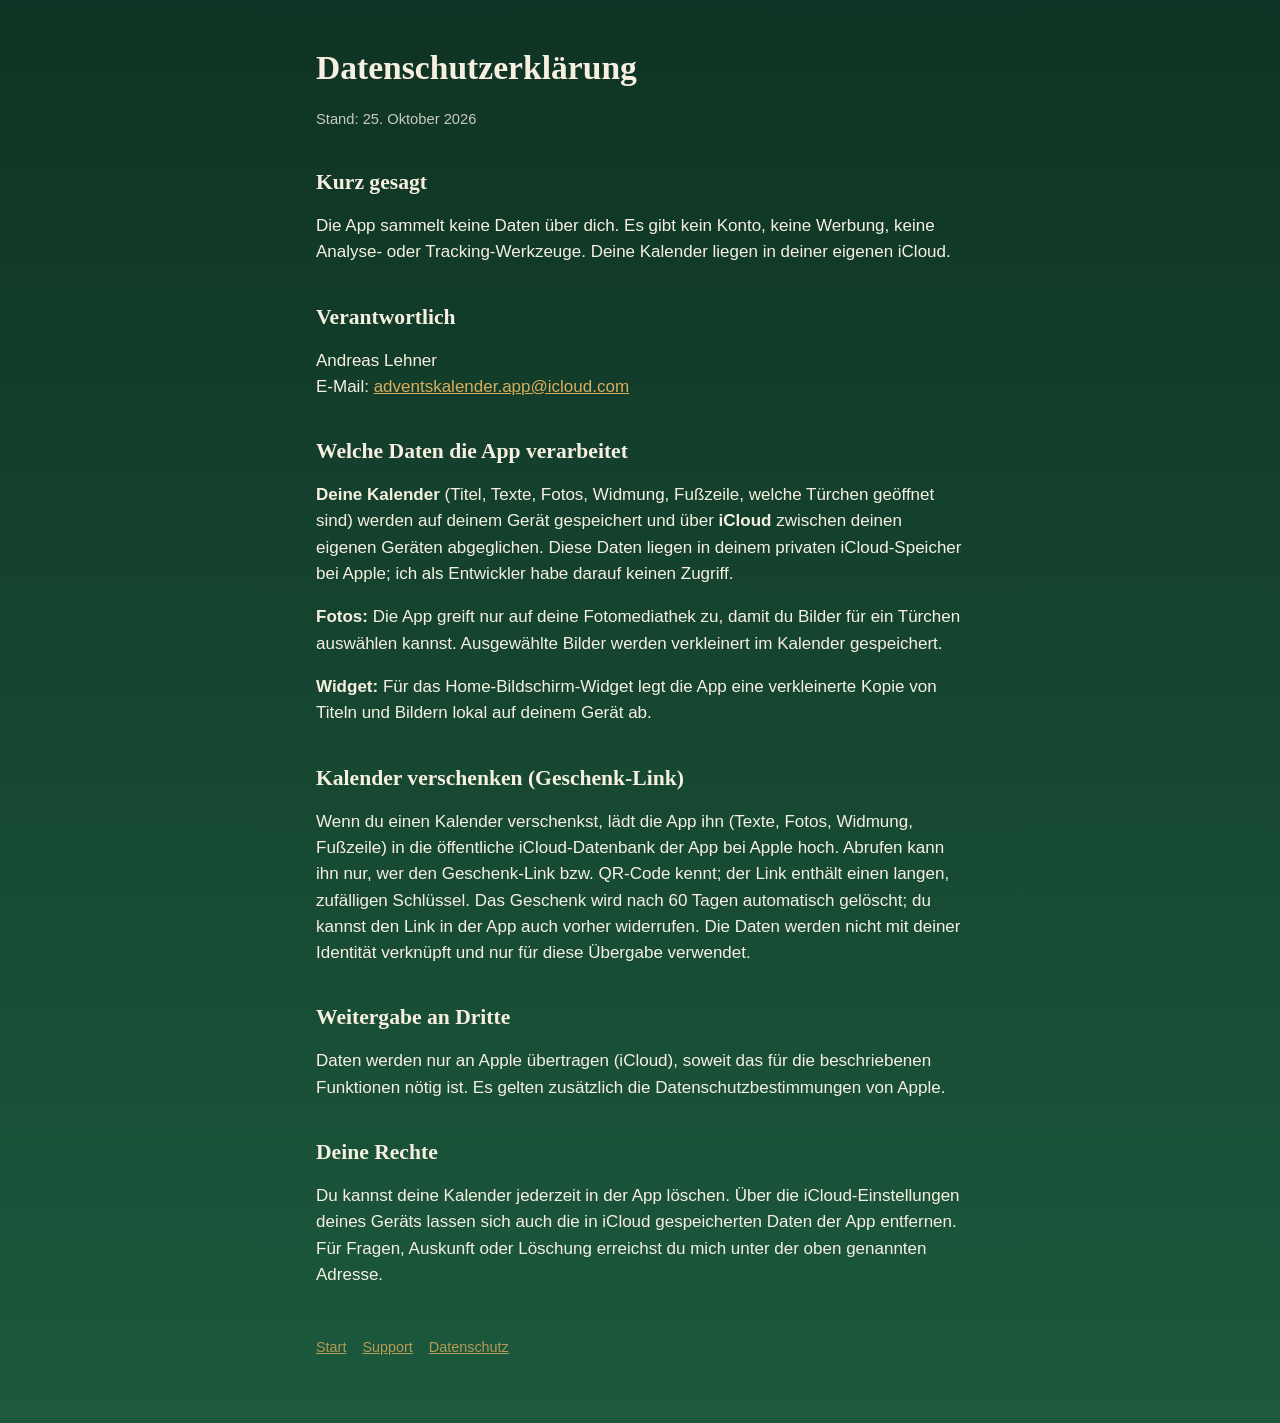
==== datenschutz/index.html @ 588cee2b "Webseite: Start, Support, Datenschutz, Geschenk-Seite, Universal Links Entwurf mit Platzhaltern (Kon" ====
<!doctype html>
<html lang="de">
<head>
<meta charset="utf-8">
<meta name="viewport" content="width=device-width, initial-scale=1">
<title>Datenschutz – Adventskalender</title>
<link rel="stylesheet" href="/style.css">
</head>
<body>
<main>
<h1>Datenschutzerklärung</h1>
<p class="muted">Stand: 25. Oktober 2026</p>

<h2>Kurz gesagt</h2>
<p>Die App sammelt keine Daten über dich. Es gibt kein Konto, keine Werbung, keine Analyse- oder Tracking-Werkzeuge. Deine Kalender liegen in deiner eigenen iCloud.</p>

<h2>Verantwortlich</h2>
<p>Andreas Lehner<br>E-Mail: <a href="mailto:adventskalender.app@icloud.com">adventskalender.app@icloud.com</a></p>

<h2>Welche Daten die App verarbeitet</h2>
<p><strong>Deine Kalender</strong> (Titel, Texte, Fotos, Widmung, Fußzeile, welche Türchen geöffnet sind) werden auf deinem Gerät gespeichert und über <strong>iCloud</strong> zwischen deinen eigenen Geräten abgeglichen. Diese Daten liegen in deinem privaten iCloud-Speicher bei Apple; ich als Entwickler habe darauf keinen Zugriff.</p>
<p><strong>Fotos:</strong> Die App greift nur auf deine Fotomediathek zu, damit du Bilder für ein Türchen auswählen kannst. Ausgewählte Bilder werden verkleinert im Kalender gespeichert.</p>
<p><strong>Widget:</strong> Für das Home-Bildschirm-Widget legt die App eine verkleinerte Kopie von Titeln und Bildern lokal auf deinem Gerät ab.</p>

<h2>Kalender verschenken (Geschenk-Link)</h2>
<p>Wenn du einen Kalender verschenkst, lädt die App ihn (Texte, Fotos, Widmung, Fußzeile) in die öffentliche iCloud-Datenbank der App bei Apple hoch. Abrufen kann ihn nur, wer den Geschenk-Link bzw. QR-Code kennt; der Link enthält einen langen, zufälligen Schlüssel. Das Geschenk wird nach 60 Tagen automatisch gelöscht; du kannst den Link in der App auch vorher widerrufen. Die Daten werden nicht mit deiner Identität verknüpft und nur für diese Übergabe verwendet.</p>

<h2>Weitergabe an Dritte</h2>
<p>Daten werden nur an Apple übertragen (iCloud), soweit das für die beschriebenen Funktionen nötig ist. Es gelten zusätzlich die Datenschutzbestimmungen von Apple.</p>

<h2>Deine Rechte</h2>
<p>Du kannst deine Kalender jederzeit in der App löschen. Über die iCloud-Einstellungen deines Geräts lassen sich auch die in iCloud gespeicherten Daten der App entfernen. Für Fragen, Auskunft oder Löschung erreichst du mich unter der oben genannten Adresse.</p>
<footer><a href="/">Start</a><a href="/support/">Support</a><a href="/datenschutz/">Datenschutz</a></footer>
</main></body></html>
---- style.css ----
:root {
  --green-top: #0F3324;
  --green-bottom: #1C593D;
  --berry: #991C2E;
  --gold: #D9AD5C;
  --cream: #F7F0E0;
}
* { box-sizing: border-box; }
html { background: var(--green-top); }
body {
  margin: 0;
  min-height: 100vh;
  background: linear-gradient(var(--green-top), var(--green-bottom));
  color: var(--cream);
  font: 17px/1.55 -apple-system, BlinkMacSystemFont, "Helvetica Neue", Arial, sans-serif;
}
main { max-width: 680px; margin: 0 auto; padding: 48px 16px 64px; }
h1, h2 { font-family: Georgia, "Times New Roman", serif; font-weight: bold; line-height: 1.2; }
h1 { font-size: 2.1rem; margin: 0 0 0.6em; }
h2 { font-size: 1.35rem; margin: 1.8em 0 0.5em; }
a { color: var(--gold); }
.door {
  width: 96px; height: 96px; margin: 0 0 28px;
  background: var(--berry); border: 3px solid var(--gold); border-radius: 20px;
  position: relative;
}
.door::after {
  content: ""; position: absolute; right: 11px; top: 50%;
  width: 9px; height: 9px; margin-top: -4.5px; border-radius: 50%; background: var(--gold);
}
.card {
  background: rgba(247, 240, 224, 0.1); border-radius: 16px; padding: 18px 20px; margin: 20px 0;
}
.button {
  display: inline-block; padding: 14px 22px; border-radius: 14px; margin: 6px 8px 6px 0;
  background: var(--gold); color: var(--green-top); font-weight: 600; text-decoration: none;
}
.button.secondary { background: transparent; color: var(--cream); border: 2px solid var(--gold); }
.muted { opacity: 0.8; font-size: 0.92rem; }
footer { margin-top: 48px; font-size: 0.9rem; opacity: 0.8; }
footer a { margin-right: 16px; }
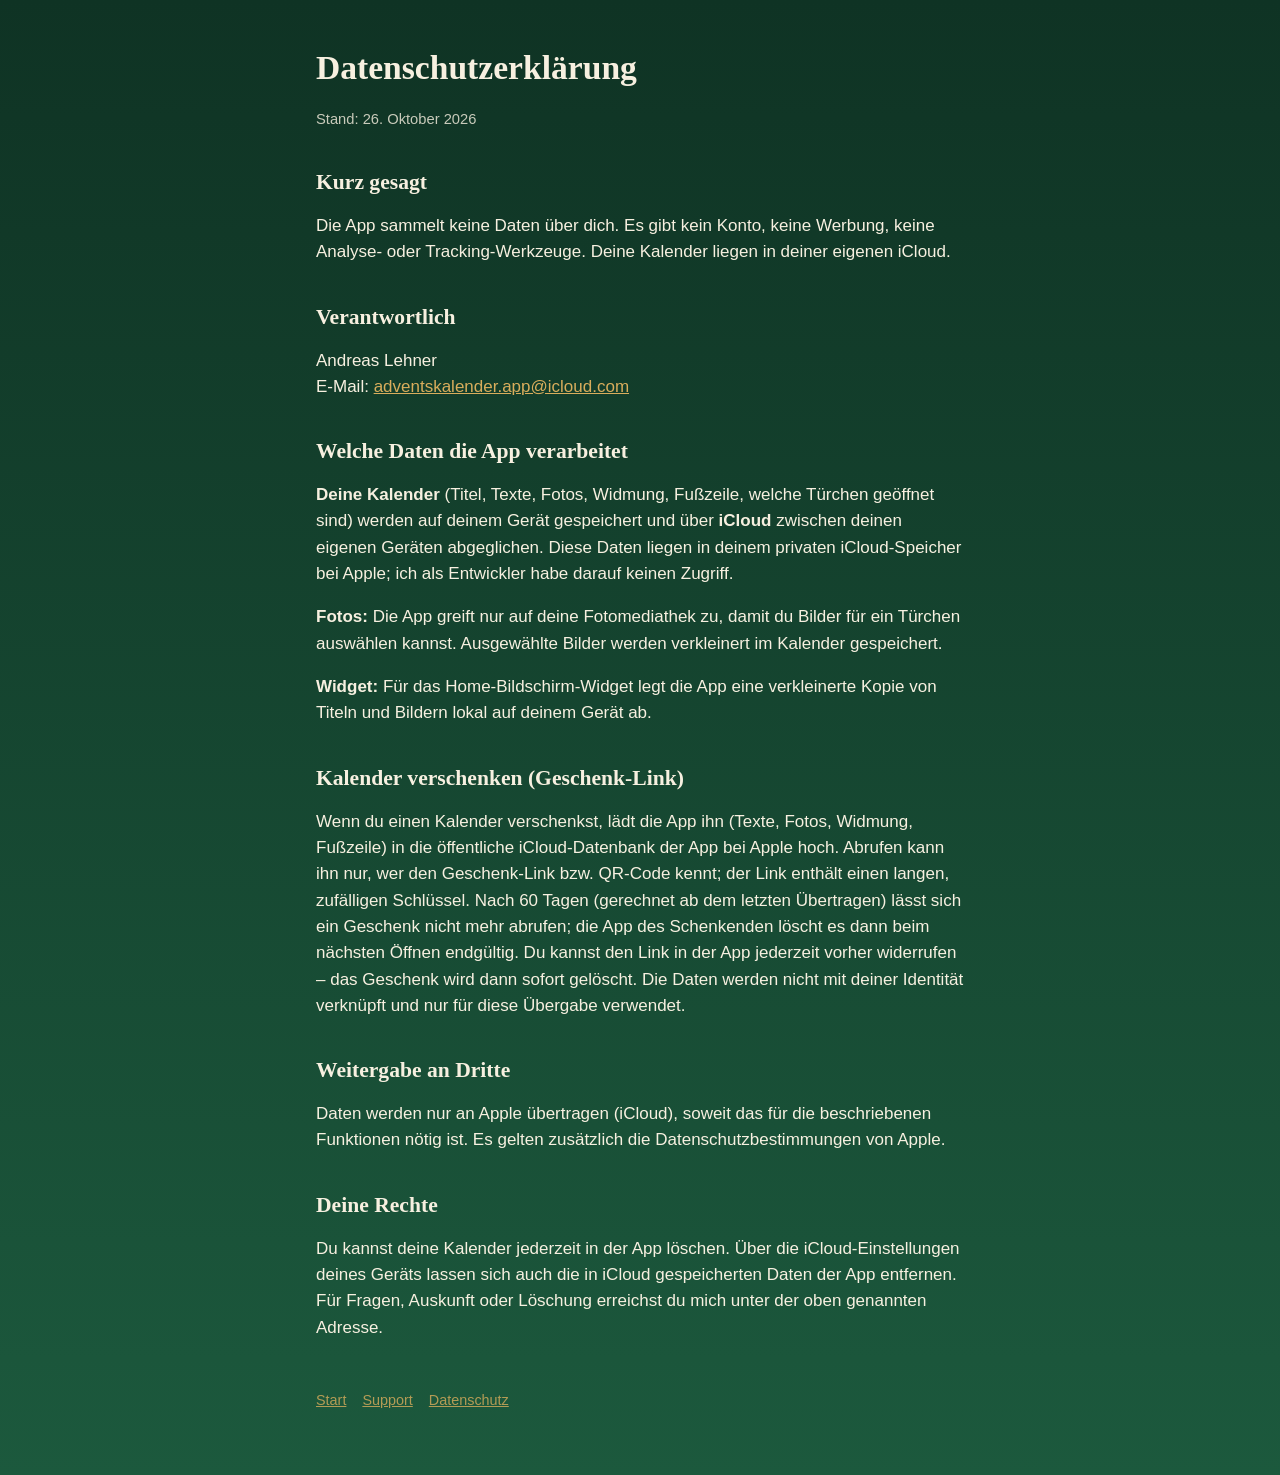
==== commit 3f87312e: "Datenschutz: Löschen abgelaufener Geschenke genau beschreiben" ====
--- a/datenschutz/index.html
+++ b/datenschutz/index.html
@@ -9,7 +9,7 @@
 <body>
 <main>
 <h1>Datenschutzerklärung</h1>
-<p class="muted">Stand: 25. Oktober 2026</p>
+<p class="muted">Stand: 26. Oktober 2026</p>
 
 <h2>Kurz gesagt</h2>
 <p>Die App sammelt keine Daten über dich. Es gibt kein Konto, keine Werbung, keine Analyse- oder Tracking-Werkzeuge. Deine Kalender liegen in deiner eigenen iCloud.</p>
@@ -23,7 +23,7 @@
 <p><strong>Widget:</strong> Für das Home-Bildschirm-Widget legt die App eine verkleinerte Kopie von Titeln und Bildern lokal auf deinem Gerät ab.</p>
 
 <h2>Kalender verschenken (Geschenk-Link)</h2>
-<p>Wenn du einen Kalender verschenkst, lädt die App ihn (Texte, Fotos, Widmung, Fußzeile) in die öffentliche iCloud-Datenbank der App bei Apple hoch. Abrufen kann ihn nur, wer den Geschenk-Link bzw. QR-Code kennt; der Link enthält einen langen, zufälligen Schlüssel. Das Geschenk wird nach 60 Tagen automatisch gelöscht; du kannst den Link in der App auch vorher widerrufen. Die Daten werden nicht mit deiner Identität verknüpft und nur für diese Übergabe verwendet.</p>
+<p>Wenn du einen Kalender verschenkst, lädt die App ihn (Texte, Fotos, Widmung, Fußzeile) in die öffentliche iCloud-Datenbank der App bei Apple hoch. Abrufen kann ihn nur, wer den Geschenk-Link bzw. QR-Code kennt; der Link enthält einen langen, zufälligen Schlüssel. Nach 60 Tagen (gerechnet ab dem letzten Übertragen) lässt sich ein Geschenk nicht mehr abrufen; die App des Schenkenden löscht es dann beim nächsten Öffnen endgültig. Du kannst den Link in der App jederzeit vorher widerrufen – das Geschenk wird dann sofort gelöscht. Die Daten werden nicht mit deiner Identität verknüpft und nur für diese Übergabe verwendet.</p>
 
 <h2>Weitergabe an Dritte</h2>
 <p>Daten werden nur an Apple übertragen (iCloud), soweit das für die beschriebenen Funktionen nötig ist. Es gelten zusätzlich die Datenschutzbestimmungen von Apple.</p>
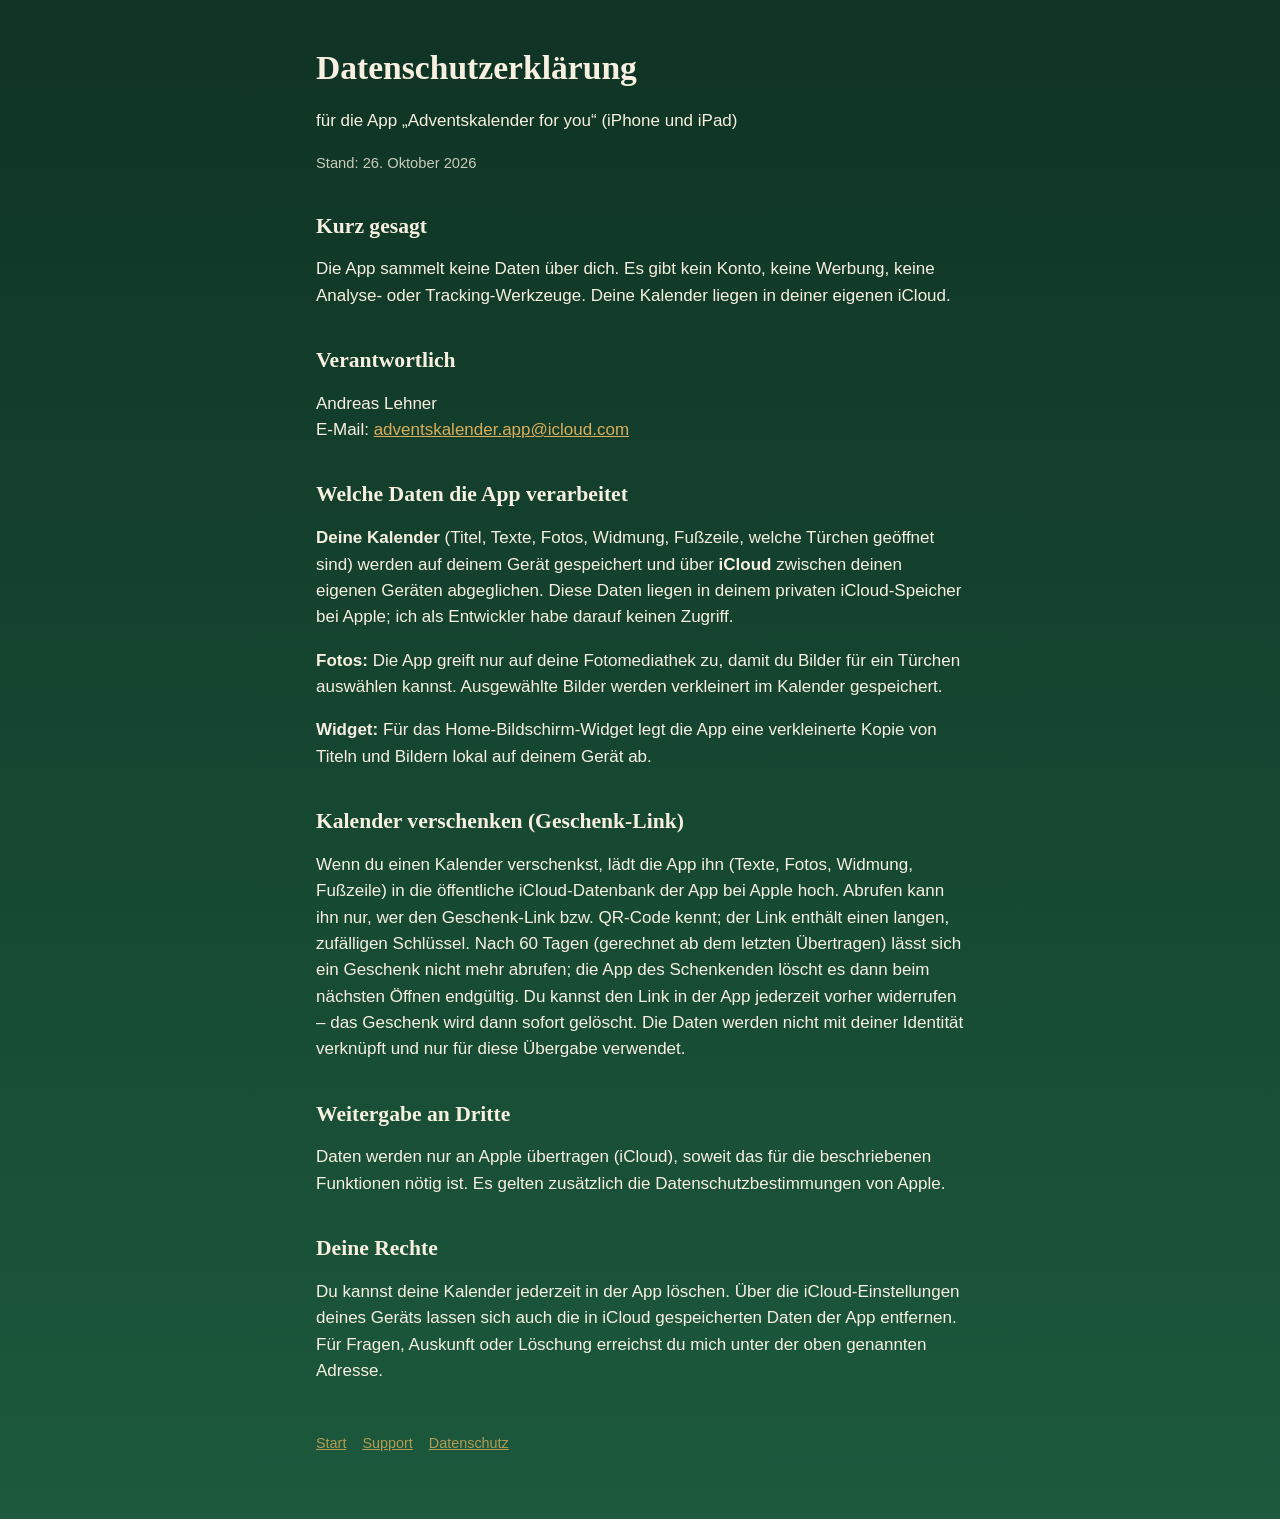
==== commit 4dd08e18: "App-Name „Adventskalender for you“ auf allen Seiten" ====
--- a/datenschutz/index.html
+++ b/datenschutz/index.html
@@ -3,12 +3,13 @@
 <head>
 <meta charset="utf-8">
 <meta name="viewport" content="width=device-width, initial-scale=1">
-<title>Datenschutz – Adventskalender</title>
+<title>Datenschutz – Adventskalender for you</title>
 <link rel="stylesheet" href="/style.css">
 </head>
 <body>
 <main>
 <h1>Datenschutzerklärung</h1>
+<p>für die App „Adventskalender for you“ (iPhone und iPad)</p>
 <p class="muted">Stand: 26. Oktober 2026</p>
 
 <h2>Kurz gesagt</h2>
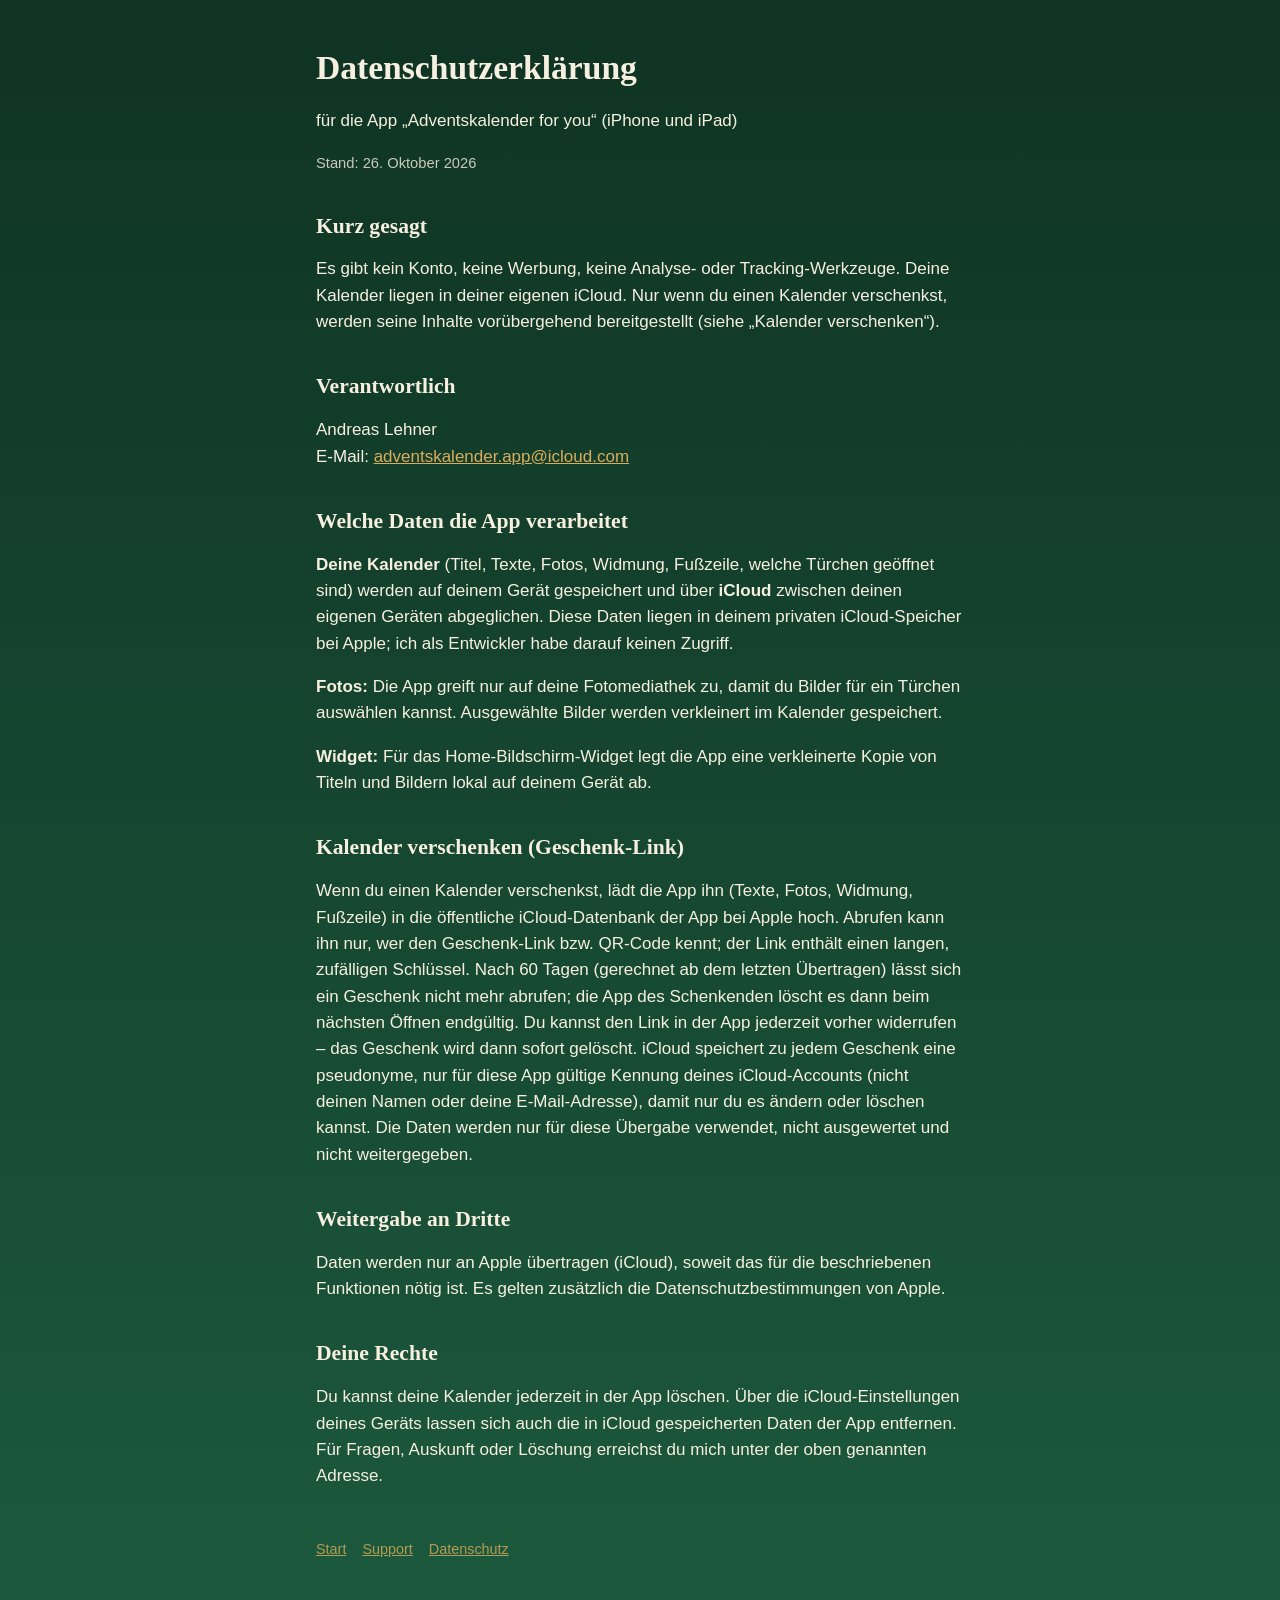
==== commit 08d52e05: "Datenschutz an App-Store-Angaben angleichen Geschenk-Pakete tragen eine pseudonyme iCloud-Kennung de" ====
--- a/datenschutz/index.html
+++ b/datenschutz/index.html
@@ -13,7 +13,7 @@
 <p class="muted">Stand: 26. Oktober 2026</p>
 
 <h2>Kurz gesagt</h2>
-<p>Die App sammelt keine Daten über dich. Es gibt kein Konto, keine Werbung, keine Analyse- oder Tracking-Werkzeuge. Deine Kalender liegen in deiner eigenen iCloud.</p>
+<p>Es gibt kein Konto, keine Werbung, keine Analyse- oder Tracking-Werkzeuge. Deine Kalender liegen in deiner eigenen iCloud. Nur wenn du einen Kalender verschenkst, werden seine Inhalte vorübergehend bereitgestellt (siehe „Kalender verschenken“).</p>
 
 <h2>Verantwortlich</h2>
 <p>Andreas Lehner<br>E-Mail: <a href="mailto:adventskalender.app@icloud.com">adventskalender.app@icloud.com</a></p>
@@ -24,7 +24,7 @@
 <p><strong>Widget:</strong> Für das Home-Bildschirm-Widget legt die App eine verkleinerte Kopie von Titeln und Bildern lokal auf deinem Gerät ab.</p>
 
 <h2>Kalender verschenken (Geschenk-Link)</h2>
-<p>Wenn du einen Kalender verschenkst, lädt die App ihn (Texte, Fotos, Widmung, Fußzeile) in die öffentliche iCloud-Datenbank der App bei Apple hoch. Abrufen kann ihn nur, wer den Geschenk-Link bzw. QR-Code kennt; der Link enthält einen langen, zufälligen Schlüssel. Nach 60 Tagen (gerechnet ab dem letzten Übertragen) lässt sich ein Geschenk nicht mehr abrufen; die App des Schenkenden löscht es dann beim nächsten Öffnen endgültig. Du kannst den Link in der App jederzeit vorher widerrufen – das Geschenk wird dann sofort gelöscht. Die Daten werden nicht mit deiner Identität verknüpft und nur für diese Übergabe verwendet.</p>
+<p>Wenn du einen Kalender verschenkst, lädt die App ihn (Texte, Fotos, Widmung, Fußzeile) in die öffentliche iCloud-Datenbank der App bei Apple hoch. Abrufen kann ihn nur, wer den Geschenk-Link bzw. QR-Code kennt; der Link enthält einen langen, zufälligen Schlüssel. Nach 60 Tagen (gerechnet ab dem letzten Übertragen) lässt sich ein Geschenk nicht mehr abrufen; die App des Schenkenden löscht es dann beim nächsten Öffnen endgültig. Du kannst den Link in der App jederzeit vorher widerrufen – das Geschenk wird dann sofort gelöscht. iCloud speichert zu jedem Geschenk eine pseudonyme, nur für diese App gültige Kennung deines iCloud-Accounts (nicht deinen Namen oder deine E-Mail-Adresse), damit nur du es ändern oder löschen kannst. Die Daten werden nur für diese Übergabe verwendet, nicht ausgewertet und nicht weitergegeben.</p>
 
 <h2>Weitergabe an Dritte</h2>
 <p>Daten werden nur an Apple übertragen (iCloud), soweit das für die beschriebenen Funktionen nötig ist. Es gelten zusätzlich die Datenschutzbestimmungen von Apple.</p>
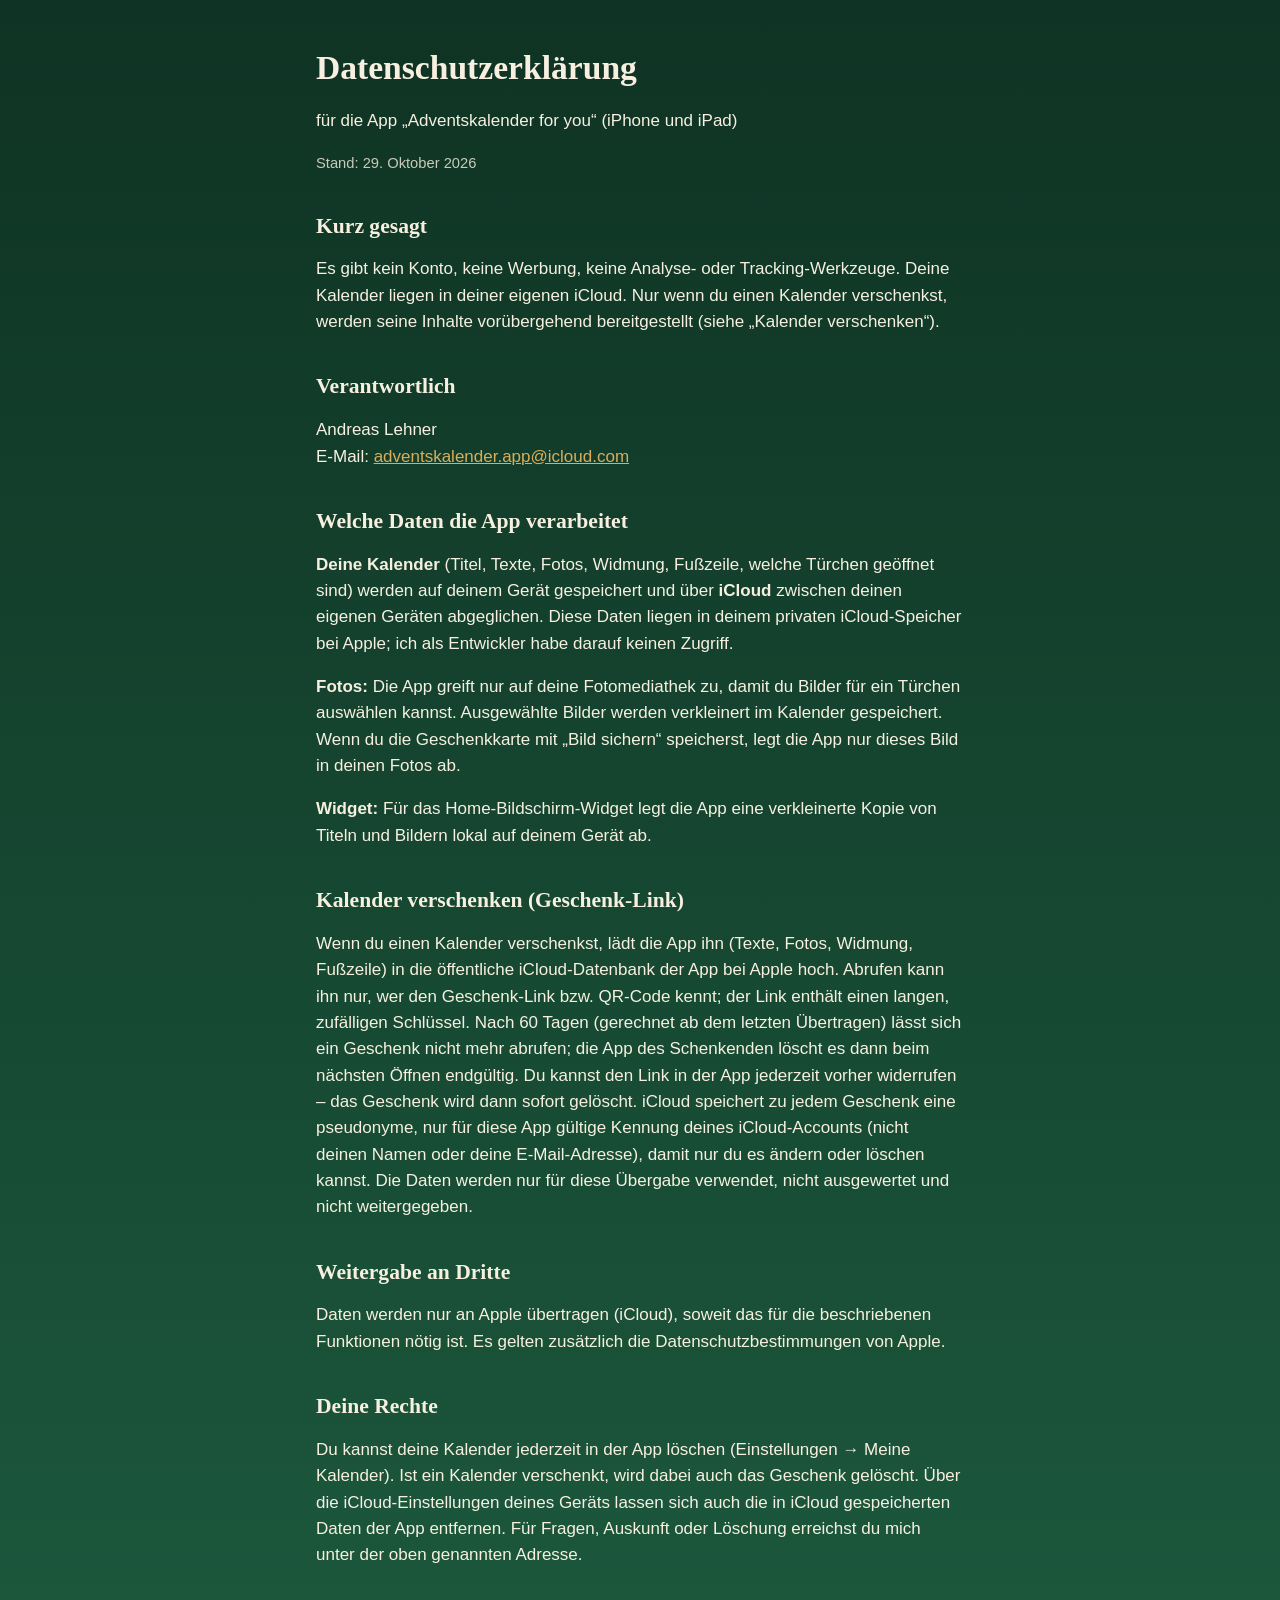
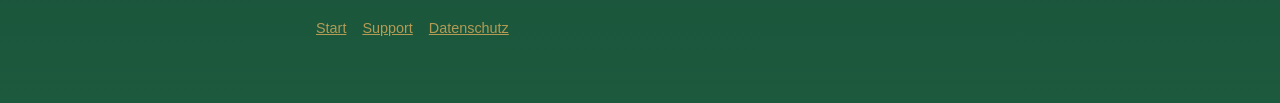
==== commit 080c0dd1: "Datenschutz und Support an App 1.0 angepasst Datenschutz: Sichern der Geschenkkarte in Fotos und Lös" ====
--- a/datenschutz/index.html
+++ b/datenschutz/index.html
@@ -10,7 +10,7 @@
 <main>
 <h1>Datenschutzerklärung</h1>
 <p>für die App „Adventskalender for you“ (iPhone und iPad)</p>
-<p class="muted">Stand: 26. Oktober 2026</p>
+<p class="muted">Stand: 29. Oktober 2026</p>
 
 <h2>Kurz gesagt</h2>
 <p>Es gibt kein Konto, keine Werbung, keine Analyse- oder Tracking-Werkzeuge. Deine Kalender liegen in deiner eigenen iCloud. Nur wenn du einen Kalender verschenkst, werden seine Inhalte vorübergehend bereitgestellt (siehe „Kalender verschenken“).</p>
@@ -20,7 +20,7 @@
 
 <h2>Welche Daten die App verarbeitet</h2>
 <p><strong>Deine Kalender</strong> (Titel, Texte, Fotos, Widmung, Fußzeile, welche Türchen geöffnet sind) werden auf deinem Gerät gespeichert und über <strong>iCloud</strong> zwischen deinen eigenen Geräten abgeglichen. Diese Daten liegen in deinem privaten iCloud-Speicher bei Apple; ich als Entwickler habe darauf keinen Zugriff.</p>
-<p><strong>Fotos:</strong> Die App greift nur auf deine Fotomediathek zu, damit du Bilder für ein Türchen auswählen kannst. Ausgewählte Bilder werden verkleinert im Kalender gespeichert.</p>
+<p><strong>Fotos:</strong> Die App greift nur auf deine Fotomediathek zu, damit du Bilder für ein Türchen auswählen kannst. Ausgewählte Bilder werden verkleinert im Kalender gespeichert. Wenn du die Geschenkkarte mit „Bild sichern“ speicherst, legt die App nur dieses Bild in deinen Fotos ab.</p>
 <p><strong>Widget:</strong> Für das Home-Bildschirm-Widget legt die App eine verkleinerte Kopie von Titeln und Bildern lokal auf deinem Gerät ab.</p>
 
 <h2>Kalender verschenken (Geschenk-Link)</h2>
@@ -30,6 +30,6 @@
 <p>Daten werden nur an Apple übertragen (iCloud), soweit das für die beschriebenen Funktionen nötig ist. Es gelten zusätzlich die Datenschutzbestimmungen von Apple.</p>
 
 <h2>Deine Rechte</h2>
-<p>Du kannst deine Kalender jederzeit in der App löschen. Über die iCloud-Einstellungen deines Geräts lassen sich auch die in iCloud gespeicherten Daten der App entfernen. Für Fragen, Auskunft oder Löschung erreichst du mich unter der oben genannten Adresse.</p>
+<p>Du kannst deine Kalender jederzeit in der App löschen (Einstellungen → Meine Kalender). Ist ein Kalender verschenkt, wird dabei auch das Geschenk gelöscht. Über die iCloud-Einstellungen deines Geräts lassen sich auch die in iCloud gespeicherten Daten der App entfernen. Für Fragen, Auskunft oder Löschung erreichst du mich unter der oben genannten Adresse.</p>
 <footer><a href="/">Start</a><a href="/support/">Support</a><a href="/datenschutz/">Datenschutz</a></footer>
 </main></body></html>
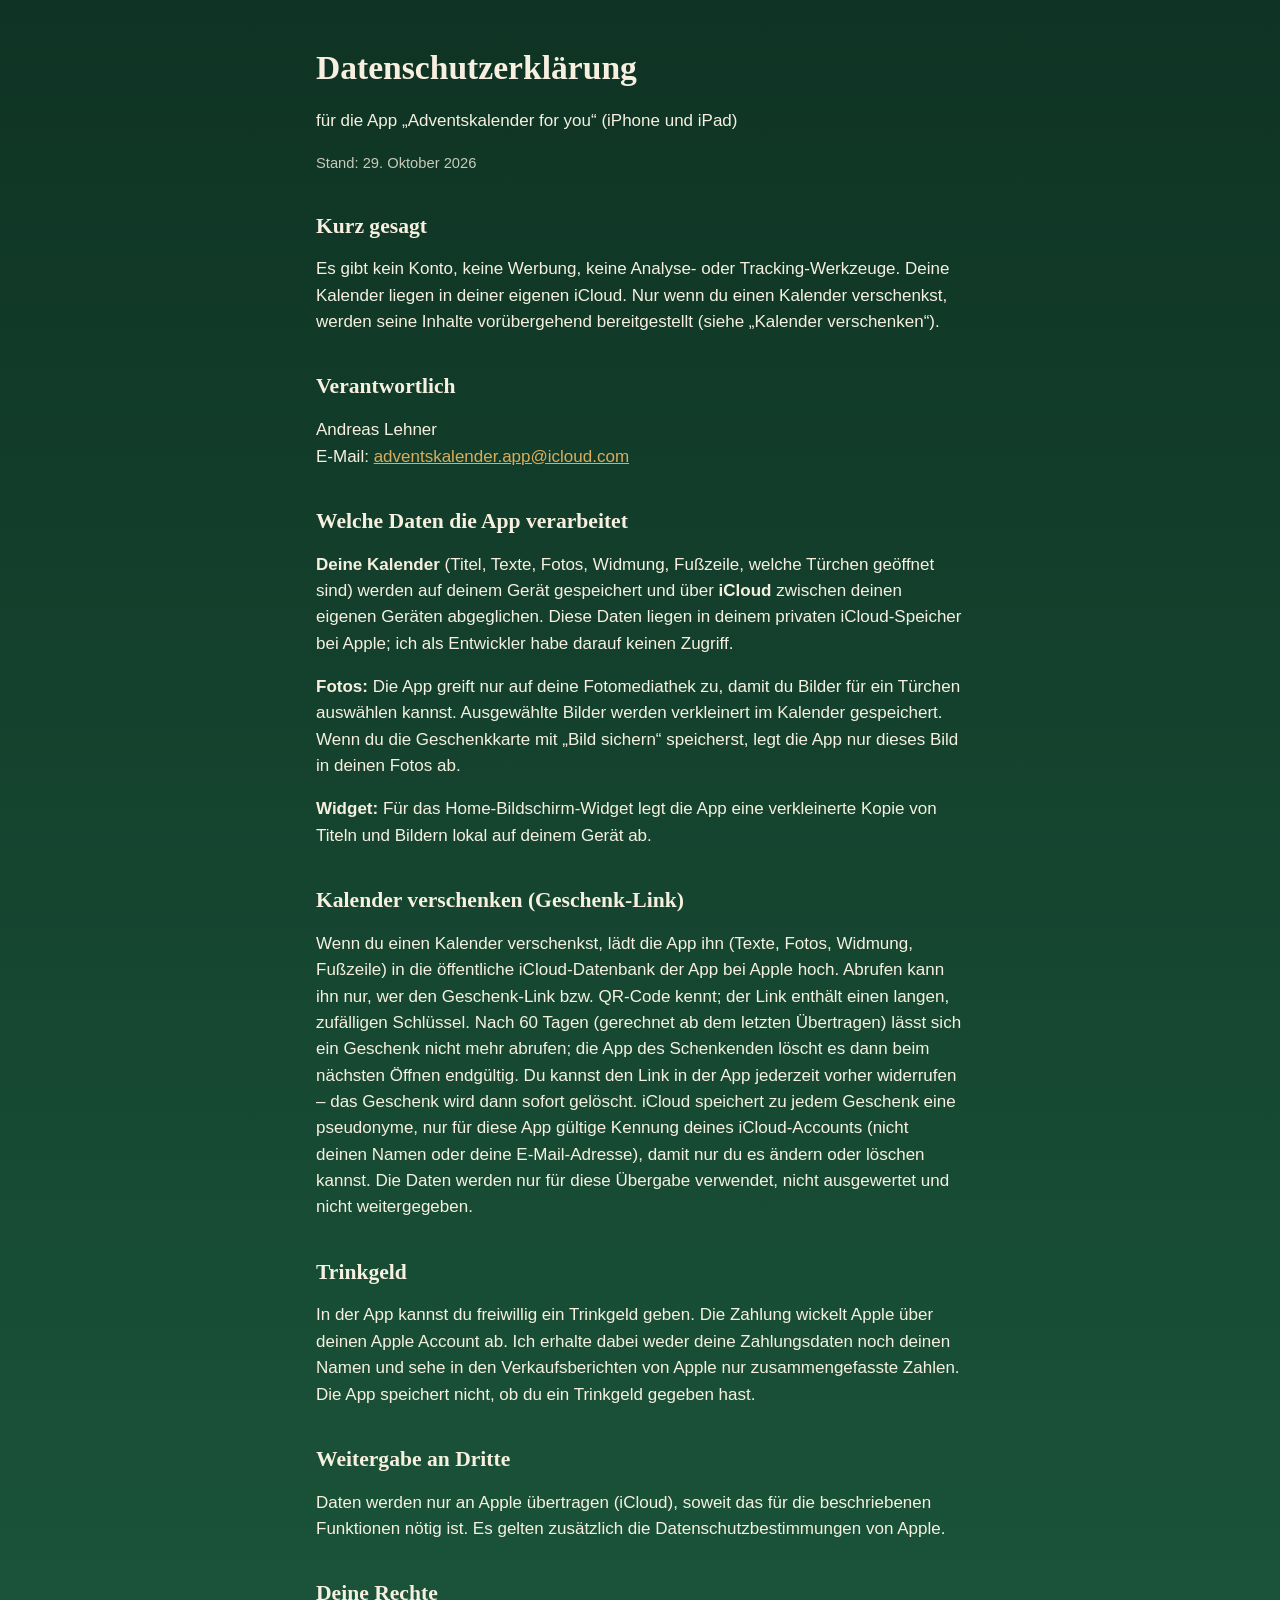
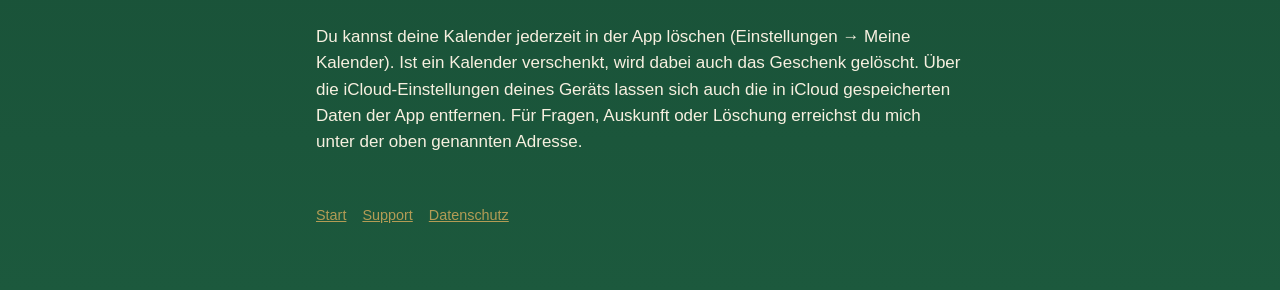
==== commit 0097bb55: "Datenschutz: Trinkgeld ergänzt, erst mit Version 1.1 pushen" ====
--- a/datenschutz/index.html
+++ b/datenschutz/index.html
@@ -26,6 +26,9 @@
 <h2>Kalender verschenken (Geschenk-Link)</h2>
 <p>Wenn du einen Kalender verschenkst, lädt die App ihn (Texte, Fotos, Widmung, Fußzeile) in die öffentliche iCloud-Datenbank der App bei Apple hoch. Abrufen kann ihn nur, wer den Geschenk-Link bzw. QR-Code kennt; der Link enthält einen langen, zufälligen Schlüssel. Nach 60 Tagen (gerechnet ab dem letzten Übertragen) lässt sich ein Geschenk nicht mehr abrufen; die App des Schenkenden löscht es dann beim nächsten Öffnen endgültig. Du kannst den Link in der App jederzeit vorher widerrufen – das Geschenk wird dann sofort gelöscht. iCloud speichert zu jedem Geschenk eine pseudonyme, nur für diese App gültige Kennung deines iCloud-Accounts (nicht deinen Namen oder deine E-Mail-Adresse), damit nur du es ändern oder löschen kannst. Die Daten werden nur für diese Übergabe verwendet, nicht ausgewertet und nicht weitergegeben.</p>
 
+<h2>Trinkgeld</h2>
+<p>In der App kannst du freiwillig ein Trinkgeld geben. Die Zahlung wickelt Apple über deinen Apple Account ab. Ich erhalte dabei weder deine Zahlungsdaten noch deinen Namen und sehe in den Verkaufsberichten von Apple nur zusammengefasste Zahlen. Die App speichert nicht, ob du ein Trinkgeld gegeben hast.</p>
+
 <h2>Weitergabe an Dritte</h2>
 <p>Daten werden nur an Apple übertragen (iCloud), soweit das für die beschriebenen Funktionen nötig ist. Es gelten zusätzlich die Datenschutzbestimmungen von Apple.</p>
 
